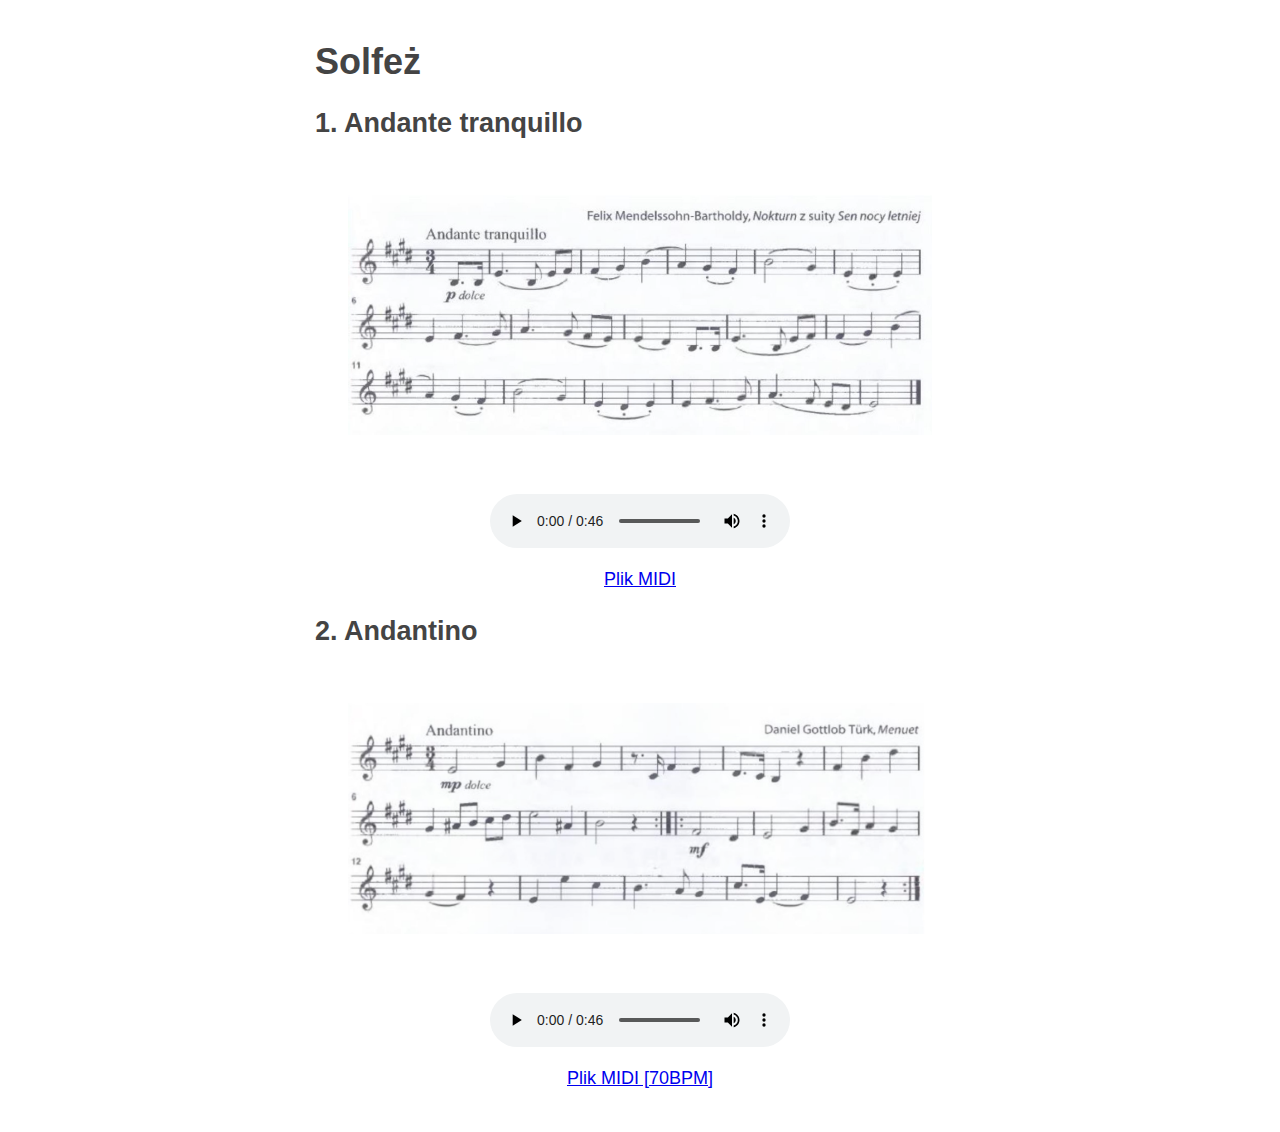
==== index.html @ 7a3b86c1 "Add files via upload" ====
<!DOCTYPE html>
<html lang="en">
  <head>
    <meta charset="utf-8">
    <title>Solfeż</title>
    <meta name="viewport" content="width=device-width, initial-scale=1">
    <meta name="description" content="🎻 And it’s really more fucking perfect than the last guy’s.">
    <link rel="stylesheet" href="fuckingstyle.css">
    <link rel="icon" href="data:image/svg+xml,<svg xmlns=%22http://www.w3.org/2000/svg%22 viewBox=%220 0 100 100%22><text y=%22.9em%22 font-size=%2290%22>🎻</text></svg>">
  </head>
  <body>
    <h1 id="this-is-the-final-motherfucking-website">Solfeż</h1>

<h2 id="seriously-some-minimal-fucking-things-are-needed-to-make-this-shit-perfect">1. Andante tranquillo</h2>

<p><img src="images/1.jpg" style="padding: 5%; max-width: 90%;" alt=""></p>
      
<audio controls style="display: block; margin-left: auto; margin-right: auto">
  <source src="/audio/1.mp3" type="audio/mpeg">
Your browser does not support the audio element.
</audio>

<p style="text-align: center;"><a href="midi/andantetranquillo70bpm.mid" >Plik MIDI</a></p>

<h2 id="seriously-some-minimal-fucking-things-are-needed-to-make-this-shit-perfect">2. Andantino</h2>

<p><img src="images/2.jpg" style="padding: 5%; max-width: 90%;" alt=""></p>
      
<audio controls style="display: block; margin-left: auto; margin-right: auto">
  <source src="/audio/2.mp3" type="audio/mpeg">
Your browser does not support the audio element.
</audio>
      
<p style="text-align: center;"><a href="midi/andatino70bpm.midi" >Plik MIDI [70BPM]</a></p>
      
      
<!-- <h3 id="and-guess-what-motherfucker">And guess what, motherfucker:</h3>

<p>You never knew it, but it’s easy to improve reliability on your site. Here’s how.</p>

<h2 id="a-little-more-accessibility">A little more accessibility</h2>

<p>I know you love marginalization, but you should take care of people.
The <abbr title="HyperText Markup Language">HTML</abbr> tag doesn’t include the <a href="https://www.w3.org/TR/html5/dom.html#the-lang-and-xml:lang-attributes"><code class="language-plaintext highlighter-rouge">lang</code> attribute</a> in your shitty webpage.<br />
You ever listen to a <a href="https://www.youtube.com/watch?v=NP94u7y_KkQ">wrong language screen reader lecture</a>? What a shitty experience.</p>

<h2 id="typography-matters">Typography matters</h2>

<p><a href="https://smartquotesforsmartpeople.com/">Don’t be dumb with typography</a>. Don’t let improper marks and quotes make their way onto websites because of dumb defaults in applications and CMSs.<br />
And did you let the browser choose the font? Don’t make me read such text with <em>Times New Roman</em>.</p>

<h2 id="license-motherfucker">License, motherfucker</h2>

<p>Do you revendicate intellectual property? No. So you must <a href="https://choosealicense.com/">choose a fucking public license</a>.<br />
And as you’ll never be perfect, let others <a href="https://github.com/LeoColomb/perfectmotherfuckingwebsite">improve your shit</a> or <a href="https://github.com/LeoColomb/perfectmotherfuckingwebsite/blob/main/LICENSE">do what the fuck they want to</a>.</p>

<h2 id="yes-this-is-the-last-fucking-satire-you-fuck">Yes, this is the last fucking satire, you fuck</h2>

<p>I’m impressed about what the creator of <a href="http://bettermotherfuckingwebsite.com/">this site’s inspiration did</a>. What I’m saying is that it’s so, so simple to make sites easier to read. Websites are broken by default—they are functional, high-performing, and accessible, but they’re also fucking ugly. You and all the other web designers out there need to make them not total shit.</p>

<blockquote>
  <p>“Don’t ignore stupid things or you will stay at the motherfucker level.” 
— Brad Hollande</p>
</blockquote>

<hr />

<h2 id="epilogue">Epilogue</h2>

<p>Inspired by the geniuses behind <a href="https://motherfuckingwebsite.com/">motherfuckingwebsite.com</a> and <a href="http://bettermotherfuckingwebsite.com/">bettermotherfuckingwebsite.com</a>.</p>

<p>This page—that isn’t a total fucking content—was licensed under <a href="https://creativecommons.org/publicdomain/zero/1.0/">CC0</a>.</p>
-->
  </body>
</html>
---- fuckingstyle.css ----
body{max-width:650px;margin:40px auto;padding:0 10px;font:18px/1.5 -apple-system, BlinkMacSystemFont, "Segoe UI", Roboto, "Helvetica Neue", Arial, "Noto Sans", sans-serif, "Apple Color Emoji", "Segoe UI Emoji", "Segoe UI Symbol", "Noto Color Emoji";color:#444}h1,h2,h3{line-height:1.2}@media (prefers-color-scheme: dark){body{color:#c9d1d9;background:#0d1117}a:link{color:#58a6ff}a:visited{color:#8e96f0}}
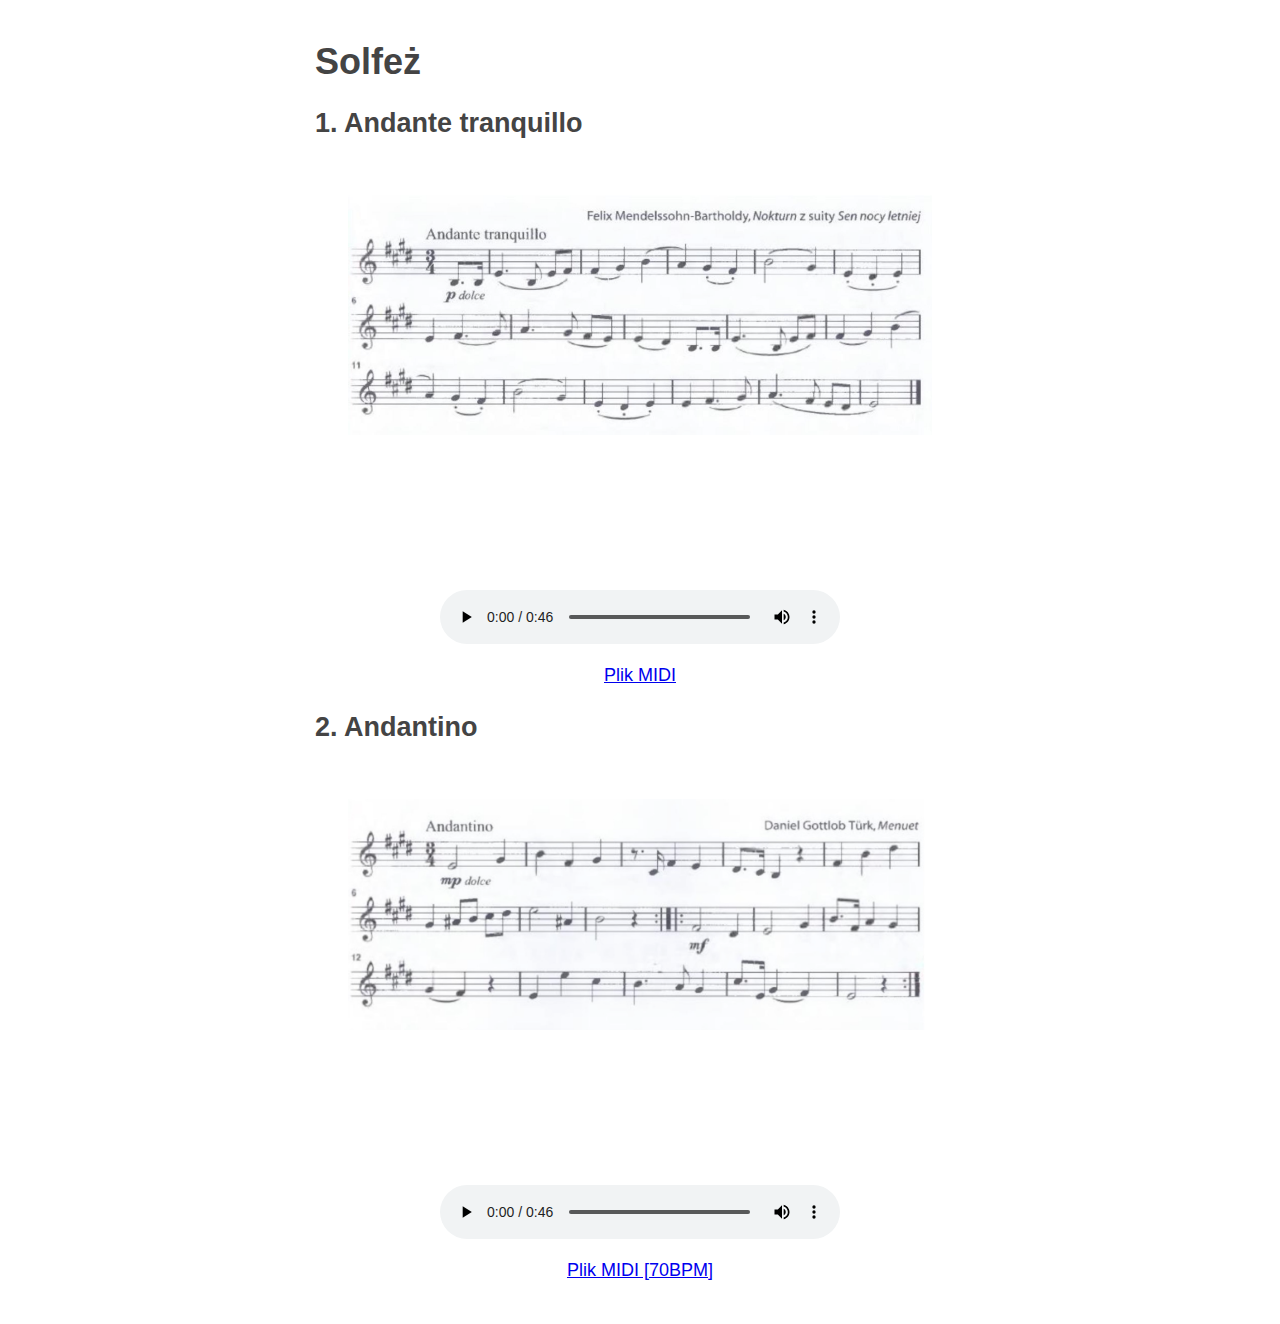
==== commit 55aacb18: "Update index.html" ====
--- a/index.html
+++ b/index.html
@@ -15,10 +15,11 @@
 
 <p><img src="images/1.jpg" style="padding: 5%; max-width: 90%;" alt=""></p>
       
-<audio controls style="display: block; margin-left: auto; margin-right: auto">
-  <source src="/audio/1.mp3" type="audio/mpeg">
-Your browser does not support the audio element.
-</audio>
+
+<video width="400" controls autoplay style="display: block; margin-left: auto; margin-right: auto">
+    <source src="audio/1.mov" type="video/mp4">
+</video>
+
 
 <p style="text-align: center;"><a href="midi/andantetranquillo70bpm.mid" >Plik MIDI</a></p>
 
@@ -26,10 +27,11 @@
 
 <p><img src="images/2.jpg" style="padding: 5%; max-width: 90%;" alt=""></p>
       
-<audio controls style="display: block; margin-left: auto; margin-right: auto">
-  <source src="/audio/2.mp3" type="audio/mpeg">
-Your browser does not support the audio element.
-</audio>
+<video width="400" controls autoplay style="display: block; margin-left: auto; margin-right: auto">
+    <source src="audio/2.mov" type="video/mp4">
+</video>
+    
+
       
 <p style="text-align: center;"><a href="midi/andatino70bpm.midi" >Plik MIDI [70BPM]</a></p>
       
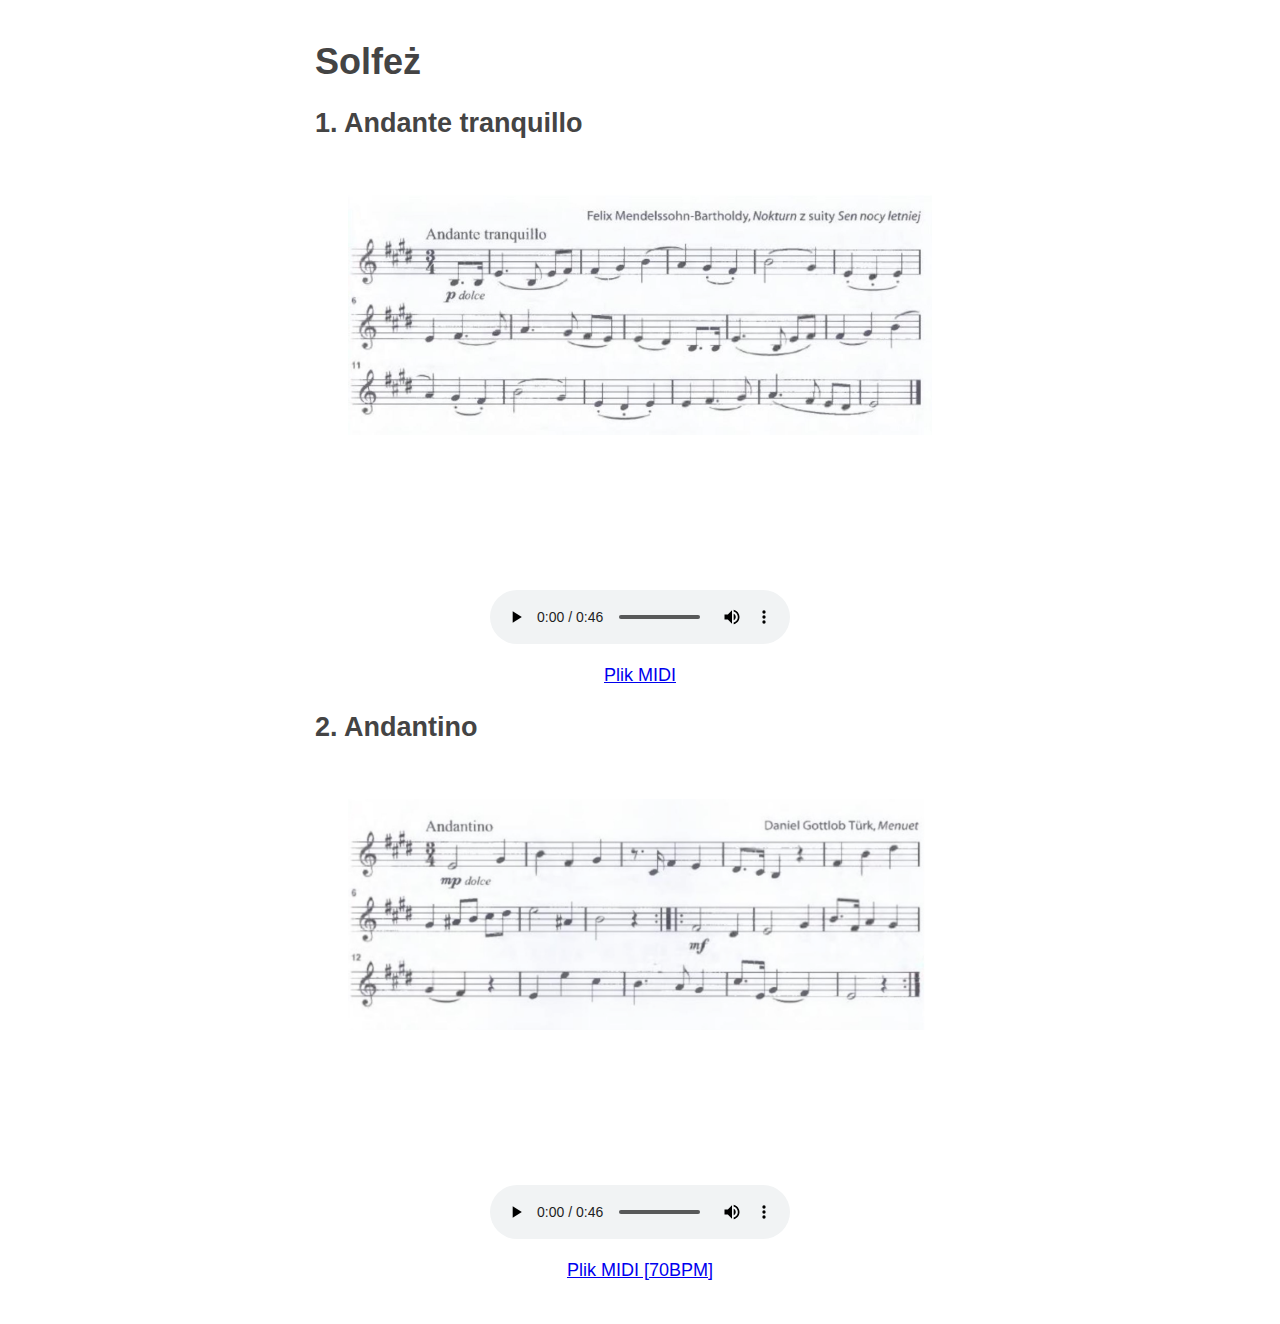
==== commit 0fd47443: "Update index.html" ====
--- a/index.html
+++ b/index.html
@@ -16,7 +16,7 @@
 <p><img src="images/1.jpg" style="padding: 5%; max-width: 90%;" alt=""></p>
       
 
-<video width="400" controls autoplay style="display: block; margin-left: auto; margin-right: auto">
+<video controls autoplay style="display: block; margin-left: auto; margin-right: auto; max-width: 90%;">
     <source src="audio/1.mov" type="video/mp4">
 </video>
 
@@ -27,7 +27,7 @@
 
 <p><img src="images/2.jpg" style="padding: 5%; max-width: 90%;" alt=""></p>
       
-<video width="400" controls autoplay style="display: block; margin-left: auto; margin-right: auto">
+<video controls autoplay style="display: block; margin-left: auto; margin-right: auto; max-width: 90%;">
     <source src="audio/2.mov" type="video/mp4">
 </video>
     
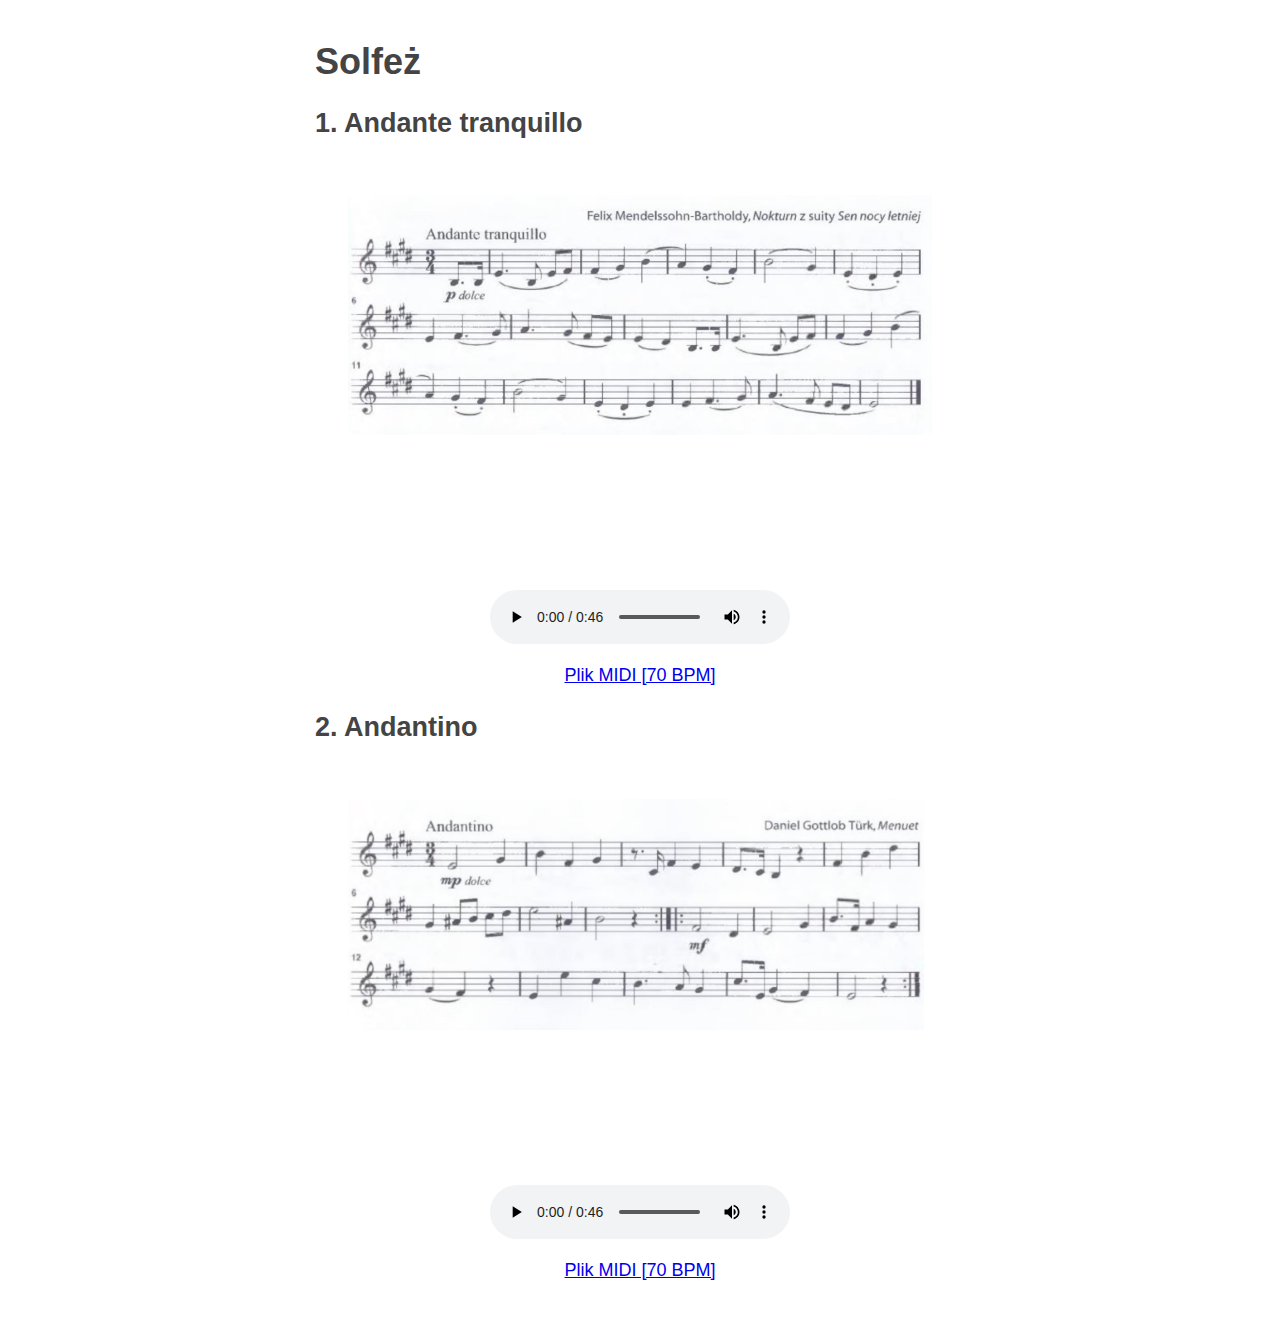
==== commit 79156f3e: "Update index.html" ====
--- a/index.html
+++ b/index.html
@@ -21,7 +21,7 @@
 </video>
 
 
-<p style="text-align: center;"><a href="midi/andantetranquillo70bpm.mid" >Plik MIDI</a></p>
+<p style="text-align: center;"><a href="audio/andantetranquillo70bpm.mid" >Plik MIDI [70 BPM]</a></p>
 
 <h2 id="seriously-some-minimal-fucking-things-are-needed-to-make-this-shit-perfect">2. Andantino</h2>
 
@@ -33,7 +33,7 @@
     
 
       
-<p style="text-align: center;"><a href="midi/andatino70bpm.midi" >Plik MIDI [70BPM]</a></p>
+<p style="text-align: center;"><a href="audio/andatino70bpm.midi">Plik MIDI [70 BPM]</a></p>
       
       
 <!-- <h3 id="and-guess-what-motherfucker">And guess what, motherfucker:</h3>
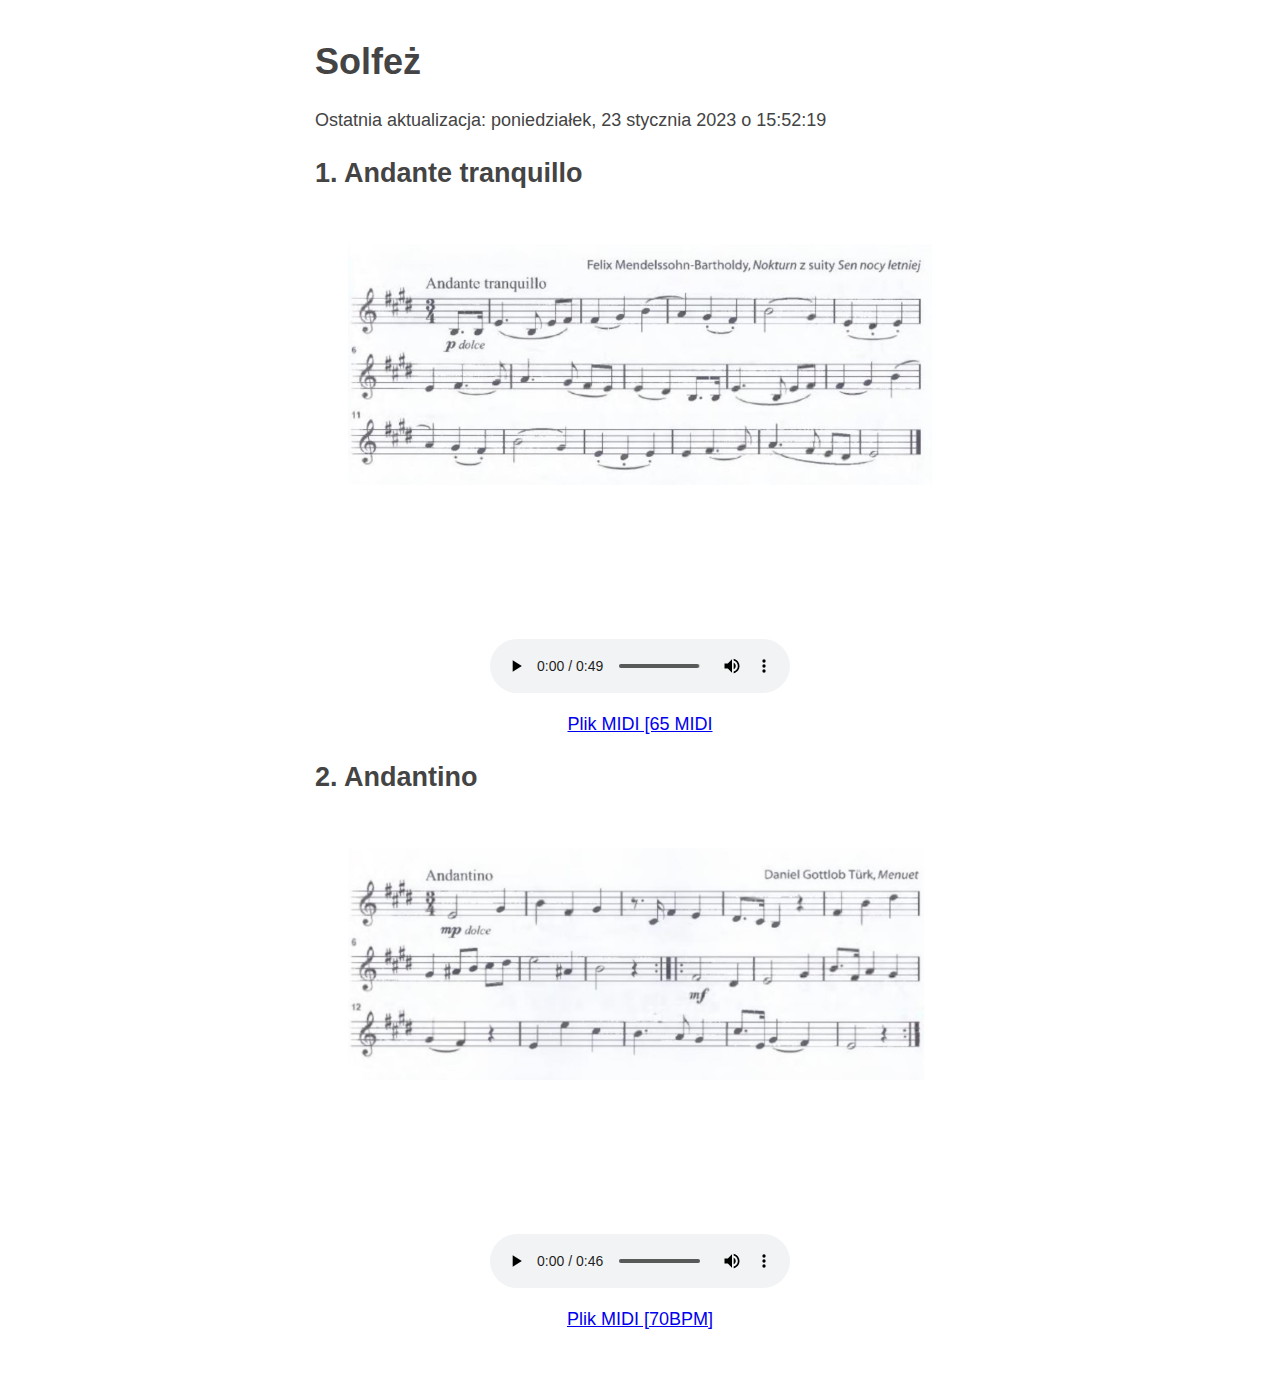
==== commit 984df9a0: "Add files via upload" ====
--- a/index.html
+++ b/index.html
@@ -10,30 +10,27 @@
   </head>
   <body>
     <h1 id="this-is-the-final-motherfucking-website">Solfeż</h1>
+    <p>Ostatnia aktualizacja: poniedziałek, 23 stycznia 2023 o 15:52:19</p>
 
 <h2 id="seriously-some-minimal-fucking-things-are-needed-to-make-this-shit-perfect">1. Andante tranquillo</h2>
 
 <p><img src="images/1.jpg" style="padding: 5%; max-width: 90%;" alt=""></p>
       
-
-<video controls autoplay style="display: block; margin-left: auto; margin-right: auto; max-width: 90%;">
+<video controls="" autoplay="" style="display: block; margin-left: auto; margin-right: auto; max-width: 90%;">
     <source src="audio/1.mov" type="video/mp4">
 </video>
 
-
-<p style="text-align: center;"><a href="audio/andantetranquillo70bpm.mid" >Plik MIDI [70 BPM]</a></p>
+<p style="text-align: center;"><a href="midi/andantetranquillo65bpm.mid" >Plik MIDI [65 MIDI</a></p>
 
 <h2 id="seriously-some-minimal-fucking-things-are-needed-to-make-this-shit-perfect">2. Andantino</h2>
 
 <p><img src="images/2.jpg" style="padding: 5%; max-width: 90%;" alt=""></p>
       
-<video controls autoplay style="display: block; margin-left: auto; margin-right: auto; max-width: 90%;">
+<video controls="" autoplay="" style="display: block; margin-left: auto; margin-right: auto; max-width: 90%;">
     <source src="audio/2.mov" type="video/mp4">
 </video>
-    
-
       
-<p style="text-align: center;"><a href="audio/andatino70bpm.midi">Plik MIDI [70 BPM]</a></p>
+<p style="text-align: center;"><a href="midi/andatino70bpm.midi" >Plik MIDI [70BPM]</a></p>
       
       
 <!-- <h3 id="and-guess-what-motherfucker">And guess what, motherfucker:</h3>
